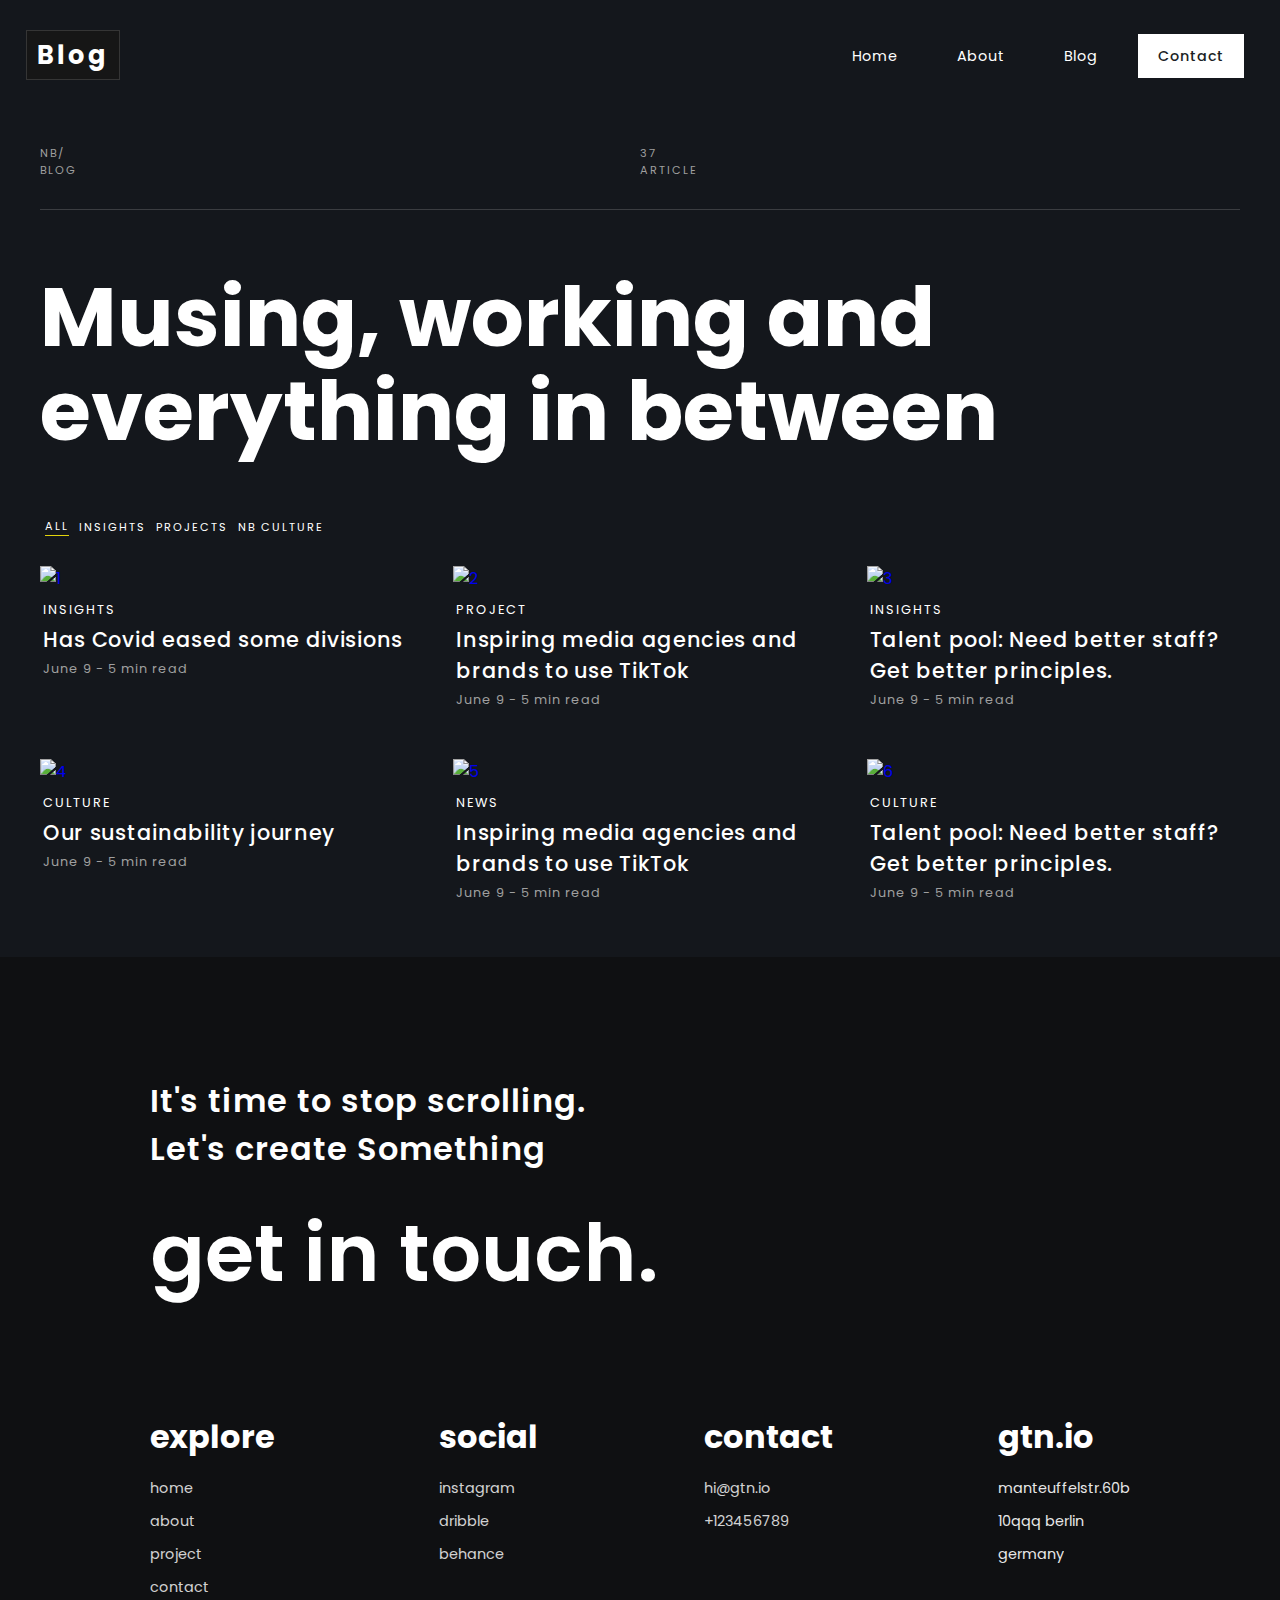
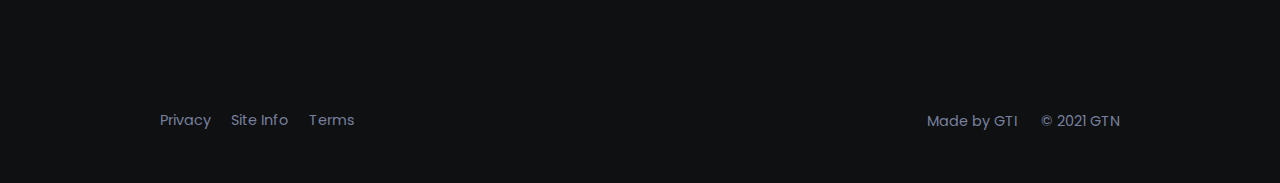
==== index.html @ 3a119ad4 "Add files via upload" ====
<!DOCTYPE html>
<html lang="en">
    <head>
        <meta charset="utf-8">
        <meta http-equiv="X-UA-Compatible" content="IE=edge">
        <meta name="viewport" content="width=device-width, initial-scale=1.0">
        <link rel="stylesheet" href="style.css">
        <link rel="preconnect" href="https://fonts.googleapis.com">
        <link rel="preconnect" href="https://fonts.gstatic.com" crossorigin>
        <link href="https://fonts.googleapis.com/css2?family=Poppins:ital,wght@0,300;0,400;0,500;0,600;1,400&display=swap" rel="stylesheet">
        <title>Responsive Blog Website</title>
    </head>
    <body>
        
        <div id="progress">
          <span id="progress-value"></span>
        </div>

        <nav class="navigation">
            <a href="#" class="logo">Blog</a>

            <input type="checkbox" class="menu-btn" id="menu-btn">
            <label for="menu-btn" class="menu-icon">
                <span class="nav-icon"></span>
            </label>


            <ul class="menu">
                <li><a href="#">Home</a></li>
                <li><a href="#">About</a></li>
                <li><a href="#">Blog</a></li>
                <li><a href="#" class="nav-contact">Contact</a></li>
            </ul>
        </nav>

        <div class="page-container">

            <div class="top-bar">
                <span>NB/<br/>Blog</span>
                <div class="article-number"><span>37</span><br/>Article</div>
            </div>
        


        <section id="blog">
            <div class="blog-heading">
                <h1>Musing, working and everything in between</h1>
            </div>

            <ul class="blog-filter">
                <li class="list blog-filter-active" data-filter="all">All</li>
                <li class="list" data-filter="insights">Insights</li>
                <li class="list" data-filter="projects">Projects</li>
                <li class="list" data-filter="culture">nb Culture</li>
                <li class="list" data-filter="news"></li>
            </ul>

            <div class="blog-container">

                <a href="#" class="blog-box insights">

                    <div class="blog-img">
                        <img src="./images/blog-1.jpg" alt="1">
                    </div>

                    <div class="blog-text">
                        <span class="category">insights</span>
                        <strong>Has Covid eased some divisions</strong>
                        <span class="blog-post-time">June 9 - 5 min read</span>
                    </div>
                </a>

                <a href="#" class="blog-box projects">

                    <div class="blog-img">
                        <img src="./images/blog-2.jpg" alt="2">
                    </div>

                    <div class="blog-text">
                        <span class="category">project</span>
                        <strong>Inspiring media agencies and brands to use TikTok</strong>
                        <span class="blog-post-time">June 9 - 5 min read</span>
                    </div>
                </a>

                <a href="#" class="blog-box insights">

                    <div class="blog-img">
                        <img src="./images/blog-3.jpg" alt="3">
                    </div>

                    <div class="blog-text">
                        <span class="category">insights</span>
                        <strong>Talent pool: Need better staff? Get better principles.</strong>
                        <span class="blog-post-time">June 9 - 5 min read</span>
                    </div>
                </a>

                <a href="#" class="blog-box culture">

                    <div class="blog-img">
                        <img src="./images/blog-4.png" alt="4">
                    </div>

                    <div class="blog-text">
                        <span class="category">culture</span>
                        <strong>Our sustainability journey</strong>
                        <span class="blog-post-time">June 9 - 5 min read</span>
                    </div>
                </a>

                <a href="#" class="blog-box news">

                    <div class="blog-img">
                        <img src="./images/blog-5.jpg" alt="5">
                    </div>

                    <div class="blog-text">
                        <span class="category">news</span>
                        <strong>Inspiring media agencies and brands to use TikTok</strong>
                        <span class="blog-post-time">June 9 - 5 min read</span>
                    </div>
                </a>

                <a href="#" class="blog-box culture">

                    <div class="blog-img">
                        <img src="./images/blog-6.jpg" alt="6">
                    </div>

                    <div class="blog-text">
                        <span class="category">culture</span>
                        <strong>Talent pool: Need better staff? Get better principles.</strong>
                        <span class="blog-post-time">June 9 - 5 min read</span>
                    </div>
                </a>


            </div>
        </section>
    </div>

    <footer>
        <div class="footer-container">

            <div class="footer-heading">
              <h4>It's time to stop scrolling.
                <br/>
                Let's create Something
              </h4>

              <h3>get in touch.</h3>
            </div>

            <div class="footer-content">

                <div class="footer-box">
                    <strong>explore</strong>

                    <ul>
                        <li><a href="#">Home</a></li>
                        <li><a href="#">About</a></li>
                        <li><a href="#">Project</a></li>
                        <li><a href="#">Contact</a></li>
                    </ul>
                </div>

                <div class="footer-box">
                    <strong>Social</strong>

                    <ul>
                        <li><a href="#">Instagram</a></li>
                        <li><a href="#">Dribble</a></li>
                        <li><a href="#">Behance</a></li>
                    </ul>
                </div>


                <div class="footer-box">
                    <strong>Contact</strong>

                    <ul>
                        <li><a href="#">hi@GTN.io</a></li>
                        <li><a href="#">+123456789</a></li>
                    </ul>
                </div>


                <div class="footer-box">
                    <strong>GTN.io</strong>

                    <ul>
                        <li>manteuffelstr.60b</li>
                        <li>10qqq berlin</li>
                        <li>germany</li>
                    </ul>
                </div>



            </div>


            <div class="footer-bottom">
                <div class="footer-bottom-links">
                    <a href="#">Privacy</a>
                    <a href="#">Site Info</a>
                    <a href="#">Terms</a>
                </div>

                <div class="copyright">
                    <span>Made by GTI</span>
                    <span>&#169; 2021 GTN</span>
                </div>
            </div>

        </div>
    </footer>

    </body>
    <script src="./script.js"></script>
    <script>
       let scrollPercentage = () => {
        let scrollProgress = document.getElementById("progress");
        let progressValue = document.getElementById("progress-value");
        let pos = document.documentElement.scrollTop;
        let calcHeight = document.documentElement.scrollHeight - document.documentElement.clientHeight;
        let scrollValue = Math.round( pos * 100 / calcHeight);
        scrollProgress.style.background = `conic-gradient(#e2d30c ${scrollValue}%, #2b2f38 ${scrollValue}%)`;
        progressValue.textcontent = `${scrollValue}%`;
 
    }
    window.onscroll = scrollPercentage;
    window.onload = scrollPercentage;
 
 
    /*--==Post-Filter-Script=================================--*/
    
        $(document).on('click','.blog-filter li', function(){
            $(this).addClass('blog-filter-active').siblings().removeClass('blog-filter-active')
        });
 
        /*--filter------------------------*/
        $(document).ready(function(){
            $('.list').click(function(){
                const value = $(this).attr('data-filter');
                if(value == 'all'){
                    $('.blog-box').show('1000');
                }
                else{
                    $('.blog-box').not('.'+value).hide('1000');
                    $('.blog-box').filter('.'+value).show('1000');
                }
            });
        });
 
    </script>
</html>
---- style.css ----
*{
    margin:0;
    padding:0;
    box-sizing:border-box;
    font-family:"Poppins";
}

body{
    margin:0;
    padding:0;
    box-sizing:border-box;
    width:100%;
    overflow-x:hidden;
    font-family:"Poppins";
    background-color:#14171c;
    -ms-overflow-style: none;
    scrollbar-width:none;
}
ul{
    list-style-type:none;
}

a{
    text-decoration:none;
}

.navigation{
    display:flex;
    align-items:center;
    justify-content:space-between;
    padding:30px 2%;
    z-index:2;
}

.menu{
    display:flex;
}

.menu  li a{
    padding:12px 20px;
    margin:4px 10px;
    color:#fff;
    font-size:0.9rem;
    letter-spacing:0.4px;
    transition:all ease 0.3s;
}

.menu li a:hover{
    opacity:0.8;
    transition:all ease 0.3s;
}

.nav-contact{
    background-color:#fff;
    color:#1c1f25 !important;
    font-size:0.8rem;
    font-weight:500;
}

.logo{
        background-color:#161616;
        min-width:50px;
        height:50px;
        padding:0 10px;
        display:flex;
        align-items:center;
        justify-content:center;
        font-size:1.6rem;
        letter-spacing:3px;
        color:#fff;
        font-weight:700;
        border:1px solid rgba(255,255,255,0.137);
}

.page-container{
    display:flex;
    flex-direction:column;
    margin:auto;
    max-width:1200px;
}

.top-bar{
    width:100%;
    display:grid;
    grid-template-columns:1fr 1fr;
    padding:30px 0;
    border-bottom:1px solid #9f9f9f48;
    margin:5px auto 0px auto;
}

.top-bar span,
.article-number{
    color:#9f9f9f;
    font-size:0.7rem;
    text-transform:uppercase;
    letter-spacing:2px;
}

#blog{
    display:flex;
    flex-direction:column;
    justify-content:center;
    padding:40px 0px;
    
}

.blog-heading{
    margin:20px 0;
}

.blog-heading h1{
    font-size:5.2rem;
    color:#fff;
    line-height:94px;
}

.blog-filter{
    display:flex;
    align-items:center;
    margin:40px 0px 20px 0px;
    color:#78809e59;
}

.blog-filter li{
    color:#fff;
    text-transform:uppercase;
    font-size:0.7rem;
    letter-spacing:2px;
    margin:0px 5px;
    cursor:pointer;
    user-select:none;
}

.blog-filter li:hover{
    opacity:0.8;
    transform:all ease 0.3s;
}

.blog-filter-active{
    border-bottom:1px solid #e2d40c;
}

.blog-container{
    display:grid;
    grid-template-columns:1fr 1fr 1fr;
    grid-gap:40px;
    margin:10px 0px 5px 0px;
}

.blog-box{
    transition:all ease 0.3s;
}

.blog-box:hover{
    opacity:0.8;
    transition:all ease 0.3s;
}

.blog-img{
    width:100%;
    max-height:220px;
    overflow:hidden;
}

.blog-img img{
    width:100%;
    height:100%;
    object-fit:cover;
    object-position:center;
}

.blog-text{
    display:flex;
    flex-direction:column;
    padding:10px 3px;
}

.blog-text .category{
    color:#fff;
    text-transform:uppercase;
    font-size:0.8rem;
    letter-spacing:2px;
}

.blog-text strong{
    font-size:1.3rem;
    color:#fff;
    font-weight:500;
    margin:5px 0px;
    letter-spacing:0.7px;
}

.blog-text .blog-post-time{
    color:#9f9f9f;
    font-size:0.8rem;
    letter-spacing:1px;
}


footer{
    background-color:#0f1012;
    display:flex;
    align-items:center;
    justify-content:center;
    flex-direction:column;
    padding:120px 0px 50px 0px;
}

.footer-container{
    width:100%;
    max-width:980px;
    margin:auto;
}

.footer-heading h3,
.footer-heading h4{
    color:#fff;
}

.footer-heading h3{
    font-size:5rem;
    margin-top:20px;
    font-weight:600;
}

.footer-heading h4{
    font-size:2rem;
    font-weight:600;
    letter-spacing:1px;
}

.footer-content{
    display:flex;
    justify-content:space-between;
    margin-top:100px;
}

.footer-box strong{
    color:#fff;
    font-size:2rem;
    text-transform:lowercase;
}

.footer-box ul{
    margin-top:15px;
}

.footer-box ul li a,
.footer-box ul li{
    color:#fff;
    font-size:0.9rem;
    text-transform:lowercase;
    opacity:0.9;
    padding:2px 0px;
    transition:all ease 0.3s;
}

.footer-box ul li{
    margin:8px 0px;
}

.footer-box ul li:hover,
.footer-box ul li a:hover{
    opacity:0.6;
    transition:all ease 0.3s;
}

.footer-bottom{
    display:flex;
    align-items:center;
    justify-content:space-between;
    margin-top:100px;
}

.footer-bottom-links{
    display:flex;
    justify-content:flex-start;
    align-items:center;
}

.footer-bottom-links a,
.copyright span{
    color:#78809e;
    font-size:0.9rem;
    margin:0px 10px;
    transition:all ease 0.3s;
}

.footer-bottom-links a:hover{
    opacity:0.6;
    transition:all ease 0.3s;
}


.menu-icon,
.menu-btn{
    display:none;
}

@media(max-width:1250px){
    .blog-heading h1{
        font-size:3rem;
        line-height:60px;
    }

    .page-container{
        max-width:100%;
        width:90%;
    }

}

@media(max-width:850px){
    .blog-container{
        grid-template-columns:1fr 1fr;
    }

    .footer-container{
        width:90%;
    }

    .footer-content{
        display:grid;
        grid-template-columns:1fr 1fr;
        grid-gap:10px;
    }

    .footer-box{
        margin:0px auto;
    }

    .footer-heading{
        display:flex;
        flex-direction:column;
        justify-content:center;
    }
}

@media(max-width:750px){
    .navigation{
        justify-content:space-between;
        height:65px;
        padding:35px 25px;
    }

    .logo{
        font-size:1.2rem;

    }

    .navigation .menu{
        display:none;
        position:absolute;
        left:0px;
        top:65px;
        background-color:#14171c;
        border-bottom:1px solid #1c1f25;
        width:100%;
        padding:0px;
        margin:0px;
        z-index:100;
    }


    .navigation .menu li{
        width:100%;
        margin: 0px;
        padding: 0px;
    }
    .navigation .menu li a{
        width: 100%;
        height: 40px;
        display: flex;
        align-items: center;
        margin: 0px;
        padding: 30px 20px;
        border: 1px solid rgba(211,211,211,0.01);
    }
    .navigation .menu li a:hover{
        color: #14171c;
        background-color: #ffffff;
        transition: all ease 0.3s;
        opacity: 1;
    }
    .menu-icon{
        display: block;
    }
    .navigation .menu-icon{
        cursor: pointer;
        float: right;
        padding: 5px;
        position: relative;
        user-select: none;
        z-index: 106;
    }
    .navigation .menu-icon .nav-icon{
        background-color: #ffffff;
        display: block;
        position: relative;
        height: 2px;
        transition: background 0.2s ease-out;
        width: 25px;
    }
    .navigation .menu-icon .nav-icon::before,
    .navigation .menu-icon .nav-icon::after{
        background-color: #ffffff;
        content: '';
        position: absolute;
        height: 100%;
        transition: all ease-out 0.2s;
        width: 100%;
    }
    .navigation .menu-icon .nav-icon::before{
        top: 5px;
    }
    .navigation .menu-icon .nav-icon::after{
        top: -5px;
    }
    .navigation .menu-icon:checked ~ .menu-icon .nav-icon,
    .navigation .menu-icon .nav-icon{
        background-color: transparent;
    }
    .navigation .menu-btn:checked ~ .menu-icon .nav-icon::before{
        transform: rotate(-45deg);
        top: 0px;
    }
    .navigation .menu-btn:checked ~ .menu-icon .nav-icon::after{
        transform: rotate(45deg);
        top: 0px;
    }
 
    .navigation .menu-btn:checked ~ .menu{
        display: block;
    }
}
@media(max-width:680px){
    .footer-heading h4{
        font-size: 1.6rem;
        line-height: 30px;
    }
    .footer-heading h3{
        font-size: 2.3rem;
    }
    .footer-bottom{
        flex-wrap: wrap;
        justify-content:space-between;
        align-items: center;
        padding: 0px 20px;
    }
}
@media(max-width:530px){
    .blog-container{
        grid-template-columns: 1fr;
    }
    .blog-heading h1{
        font-size: 2rem;
        line-height: 40px;
    }
    .blog-heading{
        margin: 20px 0px;
    }
    .blog-filter{
        flex-wrap: wrap;
    }
    .blog-filter li{
        margin-top: 8px;
    }
}
@media(max-width:340px){
    .footer-content{
        grid-template-columns: 1fr;
        margin-top: 40px;
    }
    .footer-box{
        margin: 0px;
    }
    .footer-box strong{
        font-size: 1.5rem;
    }
}
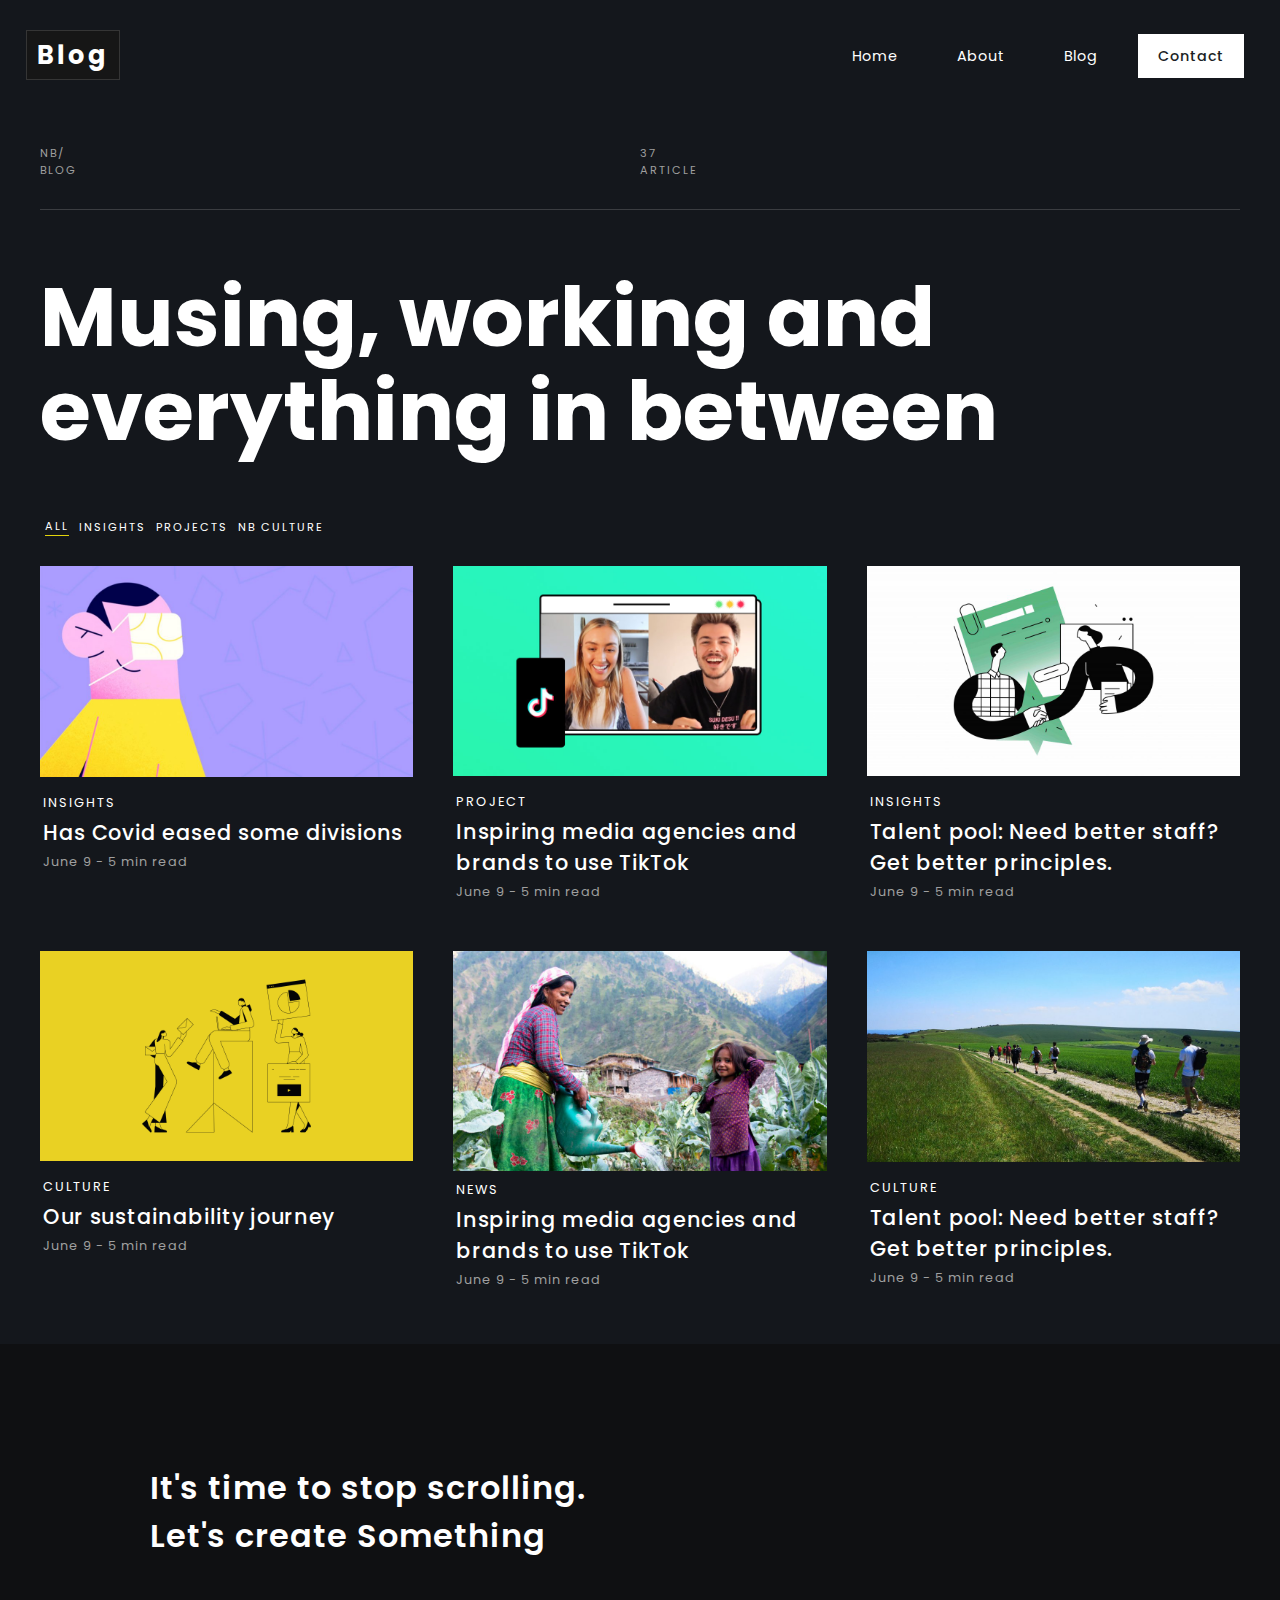
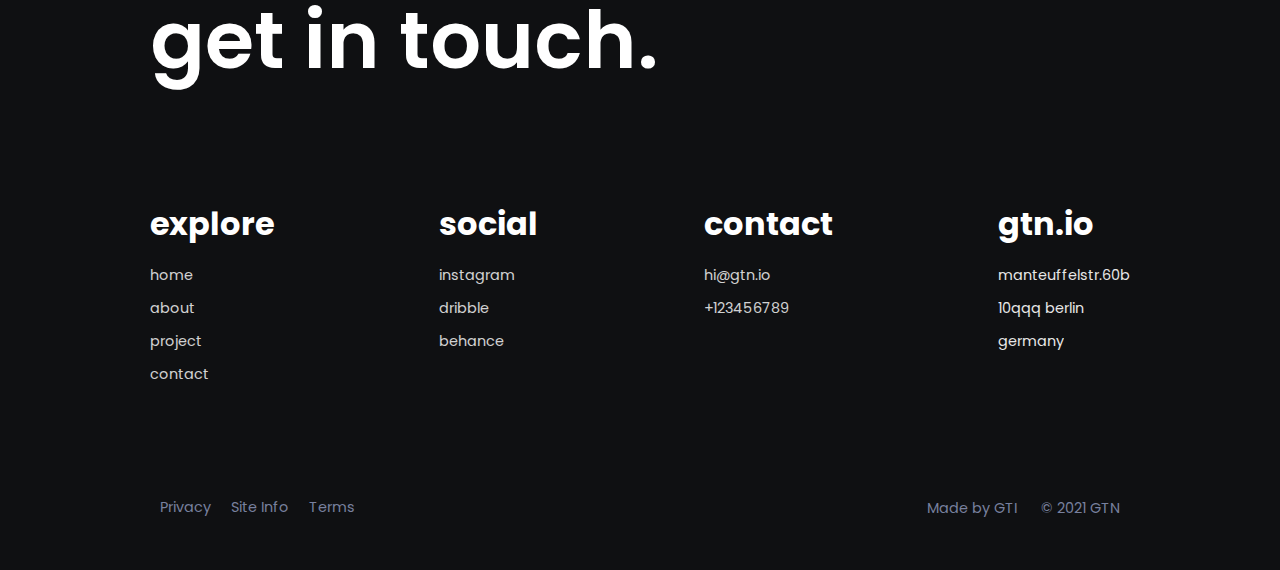
==== commit 950fc832: "Update index.html" ====
--- a/index.html
+++ b/index.html
@@ -60,7 +60,7 @@
                 <a href="#" class="blog-box insights">
 
                     <div class="blog-img">
-                        <img src="./images/blog-1.jpg" alt="1">
+                        <img src="blog-1.jpg" alt="1">
                     </div>
 
                     <div class="blog-text">
@@ -73,7 +73,7 @@
                 <a href="#" class="blog-box projects">
 
                     <div class="blog-img">
-                        <img src="./images/blog-2.jpg" alt="2">
+                        <img src="blog-2.jpg" alt="2">
                     </div>
 
                     <div class="blog-text">
@@ -86,7 +86,7 @@
                 <a href="#" class="blog-box insights">
 
                     <div class="blog-img">
-                        <img src="./images/blog-3.jpg" alt="3">
+                        <img src="blog-3.jpg" alt="3">
                     </div>
 
                     <div class="blog-text">
@@ -99,7 +99,7 @@
                 <a href="#" class="blog-box culture">
 
                     <div class="blog-img">
-                        <img src="./images/blog-4.png" alt="4">
+                        <img src="blog-4.png" alt="4">
                     </div>
 
                     <div class="blog-text">
@@ -112,7 +112,7 @@
                 <a href="#" class="blog-box news">
 
                     <div class="blog-img">
-                        <img src="./images/blog-5.jpg" alt="5">
+                        <img src="blog-5.jpg" alt="5">
                     </div>
 
                     <div class="blog-text">
@@ -125,7 +125,7 @@
                 <a href="#" class="blog-box culture">
 
                     <div class="blog-img">
-                        <img src="./images/blog-6.jpg" alt="6">
+                        <img src="blog-6.jpg" alt="6">
                     </div>
 
                     <div class="blog-text">
@@ -255,4 +255,4 @@
         });
  
     </script>
-</html>+</html>
